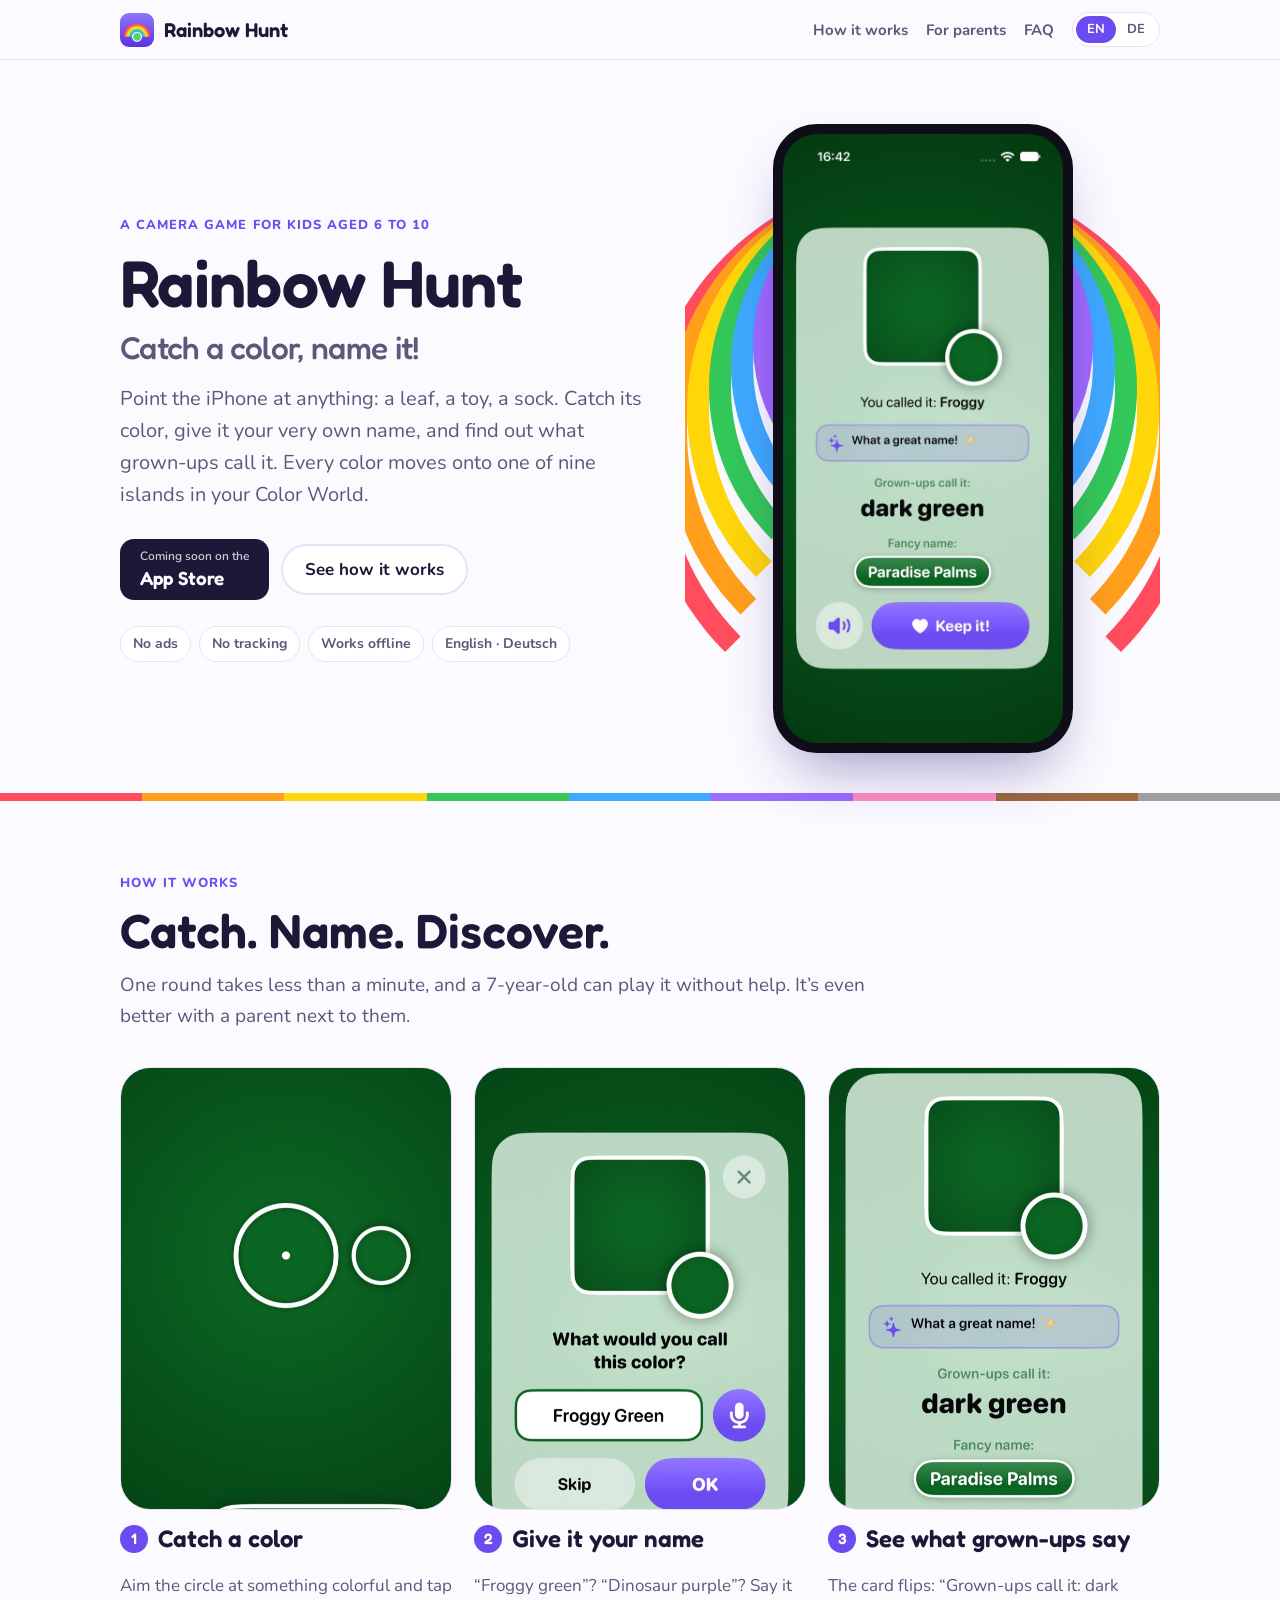
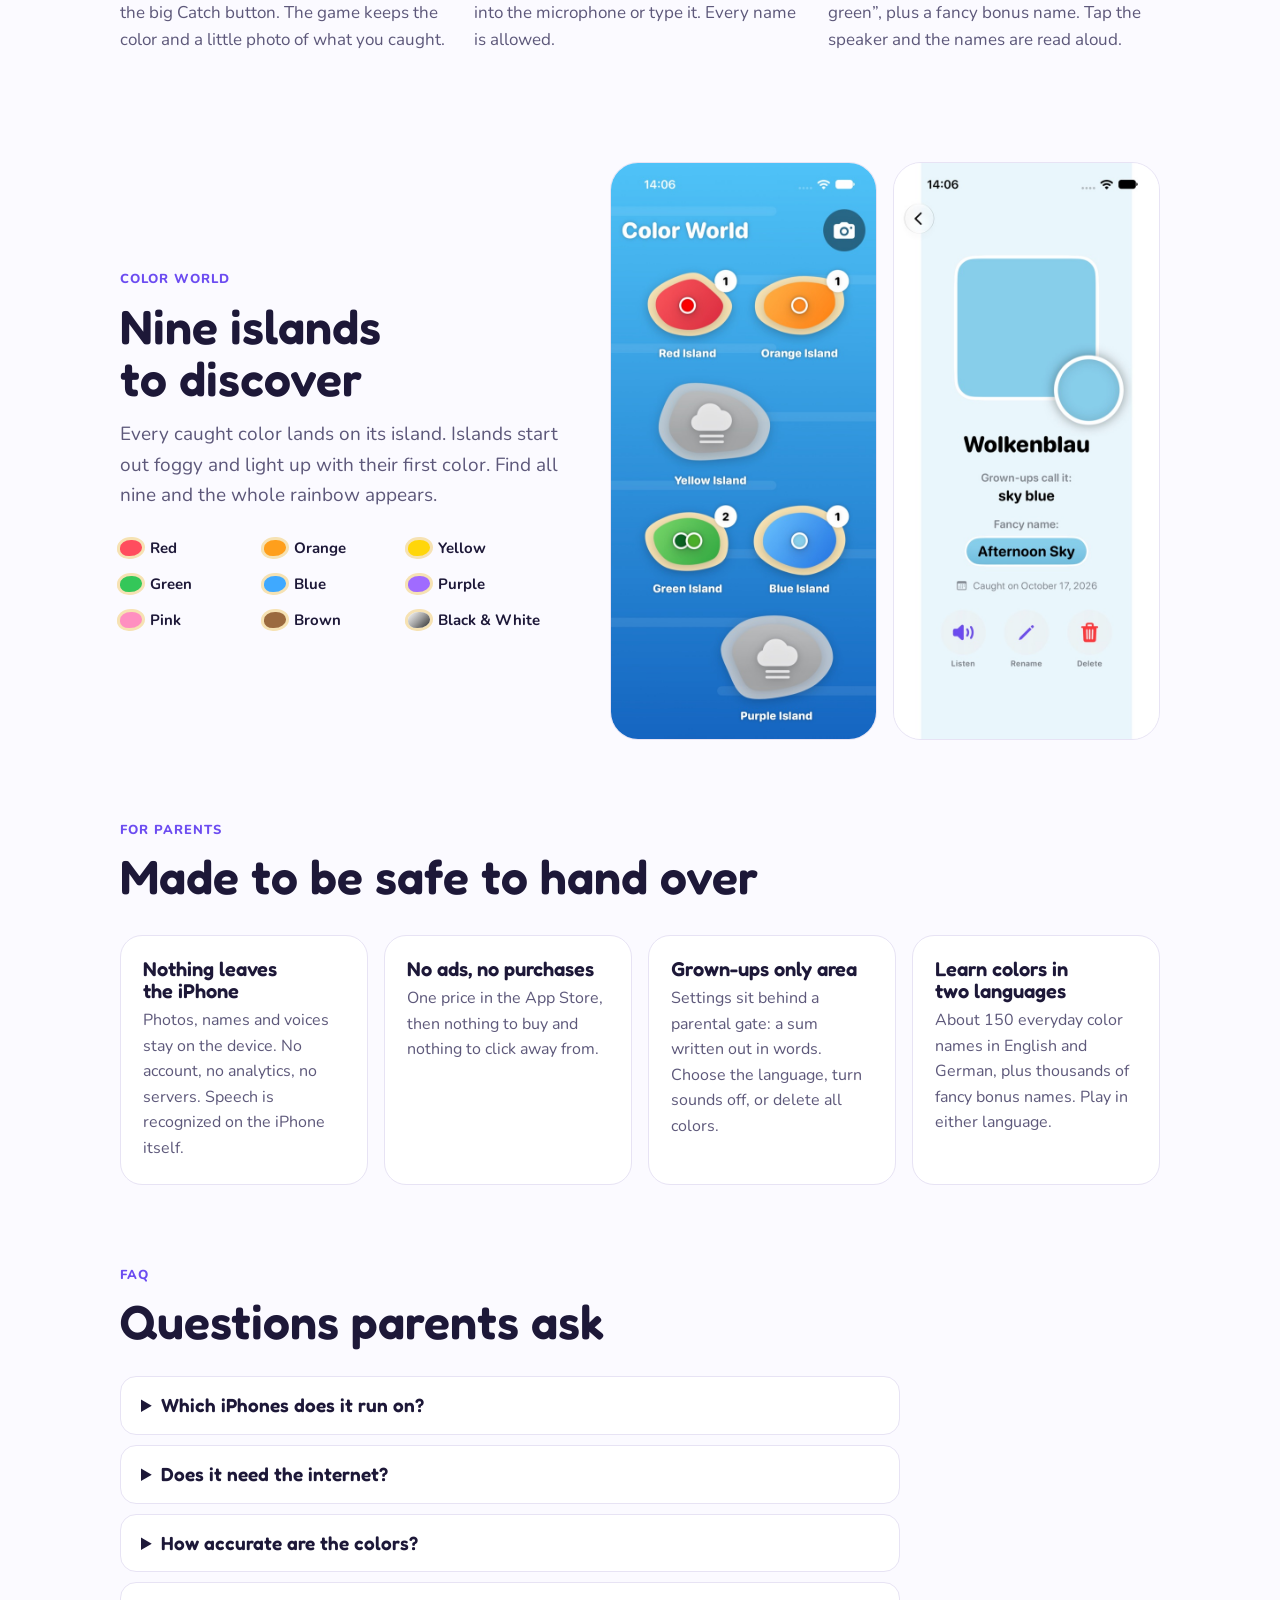
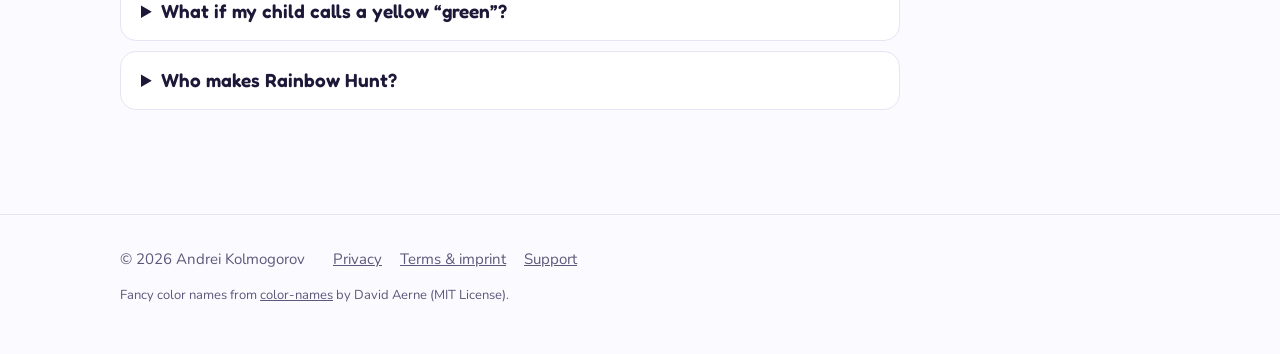
==== index.html @ c5ac338c "Rainbow Hunt website: landing, privacy, terms & imprint, support (en + de) Co-Authored-By: Claude Op" ====
<!doctype html>
<html lang="en">
<head>
<meta charset="utf-8">
<meta name="viewport" content="width=device-width,initial-scale=1,viewport-fit=cover">
<title>Rainbow Hunt — Catch a color, name it!</title>
<meta name="title-en" content="Rainbow Hunt — Catch a color, name it!">
<meta name="title-de" content="Regenbogenjagd — Fang Farben, gib Namen!">
<meta name="description" content="A camera game for kids aged 6 to 10: catch colors in the real world, give them your own names, and discover what grown-ups call them. No ads, no tracking, works offline.">
<meta property="og:title" content="Rainbow Hunt — Catch a color, name it!">
<meta property="og:description" content="A camera game for kids: catch colors, name them, and fill nine islands in your own Color World.">
<meta property="og:image" content="https://rainbowhunt.app/assets/icon-512.png">
<meta property="og:url" content="https://rainbowhunt.app/">
<link rel="icon" href="assets/icon-180.png">
<link rel="apple-touch-icon" href="assets/icon-180.png">
<link rel="preconnect" href="https://fonts.googleapis.com">
<link rel="preconnect" href="https://fonts.gstatic.com" crossorigin>
<link rel="stylesheet" href="https://fonts.googleapis.com/css2?family=Fredoka:wght@500;600;700&family=Nunito:wght@400;600;700;800&display=swap">
<link rel="stylesheet" href="assets/site.css">
<script src="assets/lang.js"></script>
<style>
  /* Hero: headline on the left, the reveal screen inside rainbow arcs on the right. */
  .hero .wrap { display: grid; grid-template-columns: minmax(0, 1.05fr) minmax(0, .95fr); gap: 40px; align-items: center;
    padding-block: 64px 40px; }
  .kicker { font-weight: 800; letter-spacing: .08em; text-transform: uppercase; font-size: 13px; color: var(--accent); }
  .hero h1 { font-size: clamp(40px, 5.6vw, 66px); margin: 12px 0 18px; letter-spacing: -.01em; }
  .hero h1 span { display: block; }
  .hero h1 .tag { font-size: .48em; color: var(--muted); font-weight: 500; margin-top: 10px; }
  .hero p.sub { font-size: 20px; color: var(--muted); max-width: 34em; margin: 0 0 28px; }
  .ctas { display: flex; flex-wrap: wrap; gap: 12px; align-items: center; }
  .badges { display: flex; flex-wrap: wrap; gap: 8px; margin-top: 26px; }
  .badge { font-size: 14px; font-weight: 700; padding: 6px 12px; border-radius: 999px; background: var(--surface);
    border: 1px solid var(--line); color: var(--muted); }

  .stage { position: relative; display: grid; place-items: center; min-height: 520px; }
  .arcs { position: absolute; inset: 0; display: grid; place-items: center; overflow: hidden; }
  .arcs i { position: absolute; border-radius: 50%; border-style: solid; border-color: transparent;
    width: var(--d); height: var(--d); border-width: 22px; border-top-color: var(--c); border-left-color: var(--c);
    border-right-color: var(--c); transform: rotate(0deg); top: 8%; }
  .phone { position: relative; width: min(300px, 72%); border-radius: 44px; padding: 10px; background: #0f0d18;
    box-shadow: 0 30px 60px -20px rgb(40 20 120 / .45); }
  .phone img { border-radius: 34px; width: 100%; aspect-ratio: 1206 / 2622; object-fit: cover; }

  section.block { padding-block: 72px 8px; }
  .eyebrow { font-weight: 800; letter-spacing: .08em; text-transform: uppercase; font-size: 13px; color: var(--accent); }
  .block h2 { font-size: clamp(32px, 4.6vw, 48px); margin: 10px 0 14px; }
  .block p.intro { font-size: 19px; color: var(--muted); max-width: 40em; margin: 0; }

  .steps { display: grid; grid-template-columns: repeat(3, minmax(0, 1fr)); gap: 22px; margin-top: 36px; }
  .step { display: grid; gap: 16px; align-content: start; }
  .step .shot { border-radius: 30px; overflow: hidden; border: 1px solid var(--line); background: var(--surface);
    aspect-ratio: 3 / 4; }
  .step .shot img { width: 100%; height: 100%; object-fit: cover; object-position: center 38%; }
  .step h3 { font-size: 24px; display: flex; align-items: baseline; gap: 10px; }
  .step h3 .n { font-size: 15px; color: var(--accent-ink); background: var(--accent); width: 28px; height: 28px;
    border-radius: 50%; display: inline-grid; place-items: center; flex: none; transform: translateY(-3px); }
  .step p { margin: 0; color: var(--muted); }

  .world { display: grid; grid-template-columns: minmax(0, .9fr) minmax(0, 1.1fr); gap: 40px; align-items: center; margin-top: 28px; }
  .islands { display: grid; grid-template-columns: repeat(3, minmax(0, 1fr)); gap: 12px; margin-top: 26px; max-width: 420px; }
  .islands span { display: flex; align-items: center; gap: 8px; font-weight: 700; font-size: 15px; }
  .islands i { width: 22px; height: 16px; border-radius: 50% 45% 55% 40%; background: var(--c); flex: none;
    box-shadow: 0 0 0 3px #f6e2b3; }
  .duo { display: grid; grid-template-columns: 1fr 1fr; gap: 16px; }
  .duo img { border-radius: 28px; border: 1px solid var(--line); }

  .parents { display: grid; grid-template-columns: repeat(auto-fit, minmax(230px, 1fr)); gap: 16px; margin-top: 32px; }
  .card { background: var(--surface); border: 1px solid var(--line); border-radius: var(--radius); padding: 22px; }
  .card h3 { font-size: 20px; margin-bottom: 6px; }
  .card p { margin: 0; color: var(--muted); font-size: 16px; }

  .faq { margin-top: 28px; display: grid; gap: 10px; max-width: 780px; }
  .faq details { background: var(--surface); border: 1px solid var(--line); border-radius: 16px; padding: 16px 20px; }
  .faq summary { cursor: pointer; font: 600 19px/1.3 var(--display); }
  .faq p { margin: 10px 0 0; color: var(--muted); }

  @media (max-width: 860px) {
    .hero .wrap, .world { grid-template-columns: 1fr; }
    .stage { min-height: 440px; }
    .steps { grid-template-columns: 1fr; }
    .step .shot { aspect-ratio: 4 / 3; }
  }
</style>
</head>
<body>

<header class="top">
  <div class="wrap">
    <a class="brand" href="./"><img src="assets/icon-180.png" alt=""><span data-lang="en">Rainbow Hunt</span><span data-lang="de">Regenbogenjagd</span></a>
    <nav>
      <a class="hide-sm" href="#how"><span data-lang="en">How it works</span><span data-lang="de">So geht’s</span></a>
      <a class="hide-sm" href="#parents"><span data-lang="en">For parents</span><span data-lang="de">Für Eltern</span></a>
      <a class="hide-sm" href="#faq">FAQ</a>
      <span class="langs" role="group" aria-label="Language / Sprache">
        <button type="button" data-set-lang="en">EN</button><button type="button" data-set-lang="de">DE</button>
      </span>
    </nav>
  </div>
</header>

<main>
  <section class="hero">
    <div class="wrap">
      <div>
        <div class="kicker"><span data-lang="en">A camera game for kids aged 6 to 10</span><span data-lang="de">Ein Kamera-Spiel für Kinder von 6 bis 10</span></div>
        <h1>
          <span data-lang="en">Rainbow Hunt</span><span data-lang="de">Regenbogenjagd</span>
          <span class="tag" data-lang="en">Catch a color, name it!</span><span class="tag" data-lang="de">Fang Farben, gib Namen!</span>
        </h1>
        <p class="sub" data-lang="en">Point the iPhone at anything: a leaf, a toy, a sock. Catch its color, give it your very own name, and find out what grown-ups call it. Every color moves onto one of nine islands in your Color World.</p>
        <p class="sub" data-lang="de">Richte das iPhone auf irgendetwas: ein Blatt, ein Spielzeug, eine Socke. Fang die Farbe ein, gib ihr deinen eigenen Namen und finde heraus, wie Erwachsene sie nennen. Jede Farbe zieht auf eine von neun Inseln in deiner Farbwelt.</p>
        <div class="ctas">
          <span class="soon"><small data-lang="en">Coming soon on the</small><small data-lang="de">Bald im</small><b>App Store</b></span>
          <a class="btn btn-ghost" href="#how"><span data-lang="en">See how it works</span><span data-lang="de">So funktioniert’s</span></a>
        </div>
        <div class="badges">
          <span class="badge"><span data-lang="en">No ads</span><span data-lang="de">Keine Werbung</span></span>
          <span class="badge"><span data-lang="en">No tracking</span><span data-lang="de">Kein Tracking</span></span>
          <span class="badge"><span data-lang="en">Works offline</span><span data-lang="de">Funktioniert offline</span></span>
          <span class="badge">English · Deutsch</span>
        </div>
      </div>
      <div class="stage" aria-hidden="true">
        <div class="arcs">
          <i style="--d: 560px; --c: var(--red)"></i>
          <i style="--d: 516px; --c: var(--orange)"></i>
          <i style="--d: 472px; --c: var(--yellow)"></i>
          <i style="--d: 428px; --c: var(--green)"></i>
          <i style="--d: 384px; --c: var(--blue)"></i>
          <i style="--d: 340px; --c: var(--purple)"></i>
        </div>
        <div class="phone">
          <img data-lang="en" src="assets/screens/reveal-en.jpg" alt="">
          <img data-lang="de" src="assets/screens/reveal-de.jpg" alt="">
        </div>
      </div>
    </div>
  </section>

  <div class="bands" aria-hidden="true"><i></i><i></i><i></i><i></i><i></i><i></i><i></i><i></i><i></i></div>

  <section class="block" id="how">
    <div class="wrap">
      <div class="eyebrow"><span data-lang="en">How it works</span><span data-lang="de">So geht’s</span></div>
      <h2><span data-lang="en">Catch. Name. Discover.</span><span data-lang="de">Fangen. Benennen. Entdecken.</span></h2>
      <p class="intro" data-lang="en">One round takes less than a minute, and a 7-year-old can play it without help. It’s even better with a parent next to them.</p>
      <p class="intro" data-lang="de">Eine Runde dauert weniger als eine Minute, und ein 7-jähriges Kind schafft sie allein. Mit Mama oder Papa daneben macht es noch mehr Spaß.</p>
      <div class="steps">
        <article class="step">
          <div class="shot"><img src="assets/screens/catch.jpg" alt="" loading="lazy" style="object-position: center 62%"></div>
          <h3><span class="n">1</span><span data-lang="en">Catch a color</span><span data-lang="de">Farbe fangen</span></h3>
          <p data-lang="en">Aim the circle at something colorful and tap the big Catch button. The game keeps the color and a little photo of what you caught.</p>
          <p data-lang="de">Ziel mit dem Kreis auf etwas Buntes und tipp auf den großen Fangen-Knopf. Das Spiel merkt sich die Farbe und ein kleines Foto davon.</p>
        </article>
        <article class="step">
          <div class="shot">
            <img data-lang="en" src="assets/screens/naming-en.jpg" alt="" loading="lazy">
            <img data-lang="de" src="assets/screens/naming-de.jpg" alt="" loading="lazy">
          </div>
          <h3><span class="n">2</span><span data-lang="en">Give it your name</span><span data-lang="de">Einen Namen geben</span></h3>
          <p data-lang="en">“Froggy green”? “Dinosaur purple”? Say it into the microphone or type it. Every name is allowed.</p>
          <p data-lang="de">„Froschgrün“? „Dino-Lila“? Sag den Namen ins Mikrofon oder tipp ihn ein. Jeder Name ist erlaubt.</p>
        </article>
        <article class="step">
          <div class="shot">
            <img data-lang="en" src="assets/screens/reveal-en.jpg" alt="" loading="lazy">
            <img data-lang="de" src="assets/screens/reveal-de.jpg" alt="" loading="lazy">
          </div>
          <h3><span class="n">3</span><span data-lang="en">See what grown-ups say</span><span data-lang="de">Hören, was Erwachsene sagen</span></h3>
          <p data-lang="en">The card flips: “Grown-ups call it: dark green”, plus a fancy bonus name. Tap the speaker and the names are read aloud.</p>
          <p data-lang="de">Die Karte dreht sich: „Erwachsene sagen dazu: Dunkelgrün“, dazu ein schicker Bonus-Name. Tipp auf den Lautsprecher, und die Namen werden vorgelesen.</p>
        </article>
      </div>
    </div>
  </section>

  <section class="block" id="world">
    <div class="wrap world">
      <div>
        <div class="eyebrow"><span data-lang="en">Color World</span><span data-lang="de">Farbwelt</span></div>
        <h2><span data-lang="en">Nine islands to discover</span><span data-lang="de">Neun Inseln zum Entdecken</span></h2>
        <p class="intro" data-lang="en">Every caught color lands on its island. Islands start out foggy and light up with their first color. Find all nine and the whole rainbow appears.</p>
        <p class="intro" data-lang="de">Jede gefangene Farbe landet auf ihrer Insel. Die Inseln sind erst neblig und leuchten mit ihrer ersten Farbe auf. Wer alle neun findet, bekommt den ganzen Regenbogen.</p>
        <div class="islands">
          <span><i style="--c: var(--red)"></i><span data-lang="en">Red</span><span data-lang="de">Rot</span></span>
          <span><i style="--c: var(--orange)"></i>Orange</span>
          <span><i style="--c: var(--yellow)"></i><span data-lang="en">Yellow</span><span data-lang="de">Gelb</span></span>
          <span><i style="--c: var(--green)"></i><span data-lang="en">Green</span><span data-lang="de">Grün</span></span>
          <span><i style="--c: var(--blue)"></i><span data-lang="en">Blue</span><span data-lang="de">Blau</span></span>
          <span><i style="--c: var(--purple)"></i><span data-lang="en">Purple</span><span data-lang="de">Lila</span></span>
          <span><i style="--c: var(--pink)"></i><span data-lang="en">Pink</span><span data-lang="de">Rosa</span></span>
          <span><i style="--c: var(--brown)"></i><span data-lang="en">Brown</span><span data-lang="de">Braun</span></span>
          <span><i style="--c: linear-gradient(135deg, #fff, #9e9e9e, #2b2b2b)"></i><span data-lang="en">Black &amp; White</span><span data-lang="de">Schwarz-Weiß</span></span>
        </div>
      </div>
      <div class="duo">
        <img src="assets/screens/map.jpg" alt="" loading="lazy">
        <img src="assets/screens/detail.jpg" alt="" loading="lazy">
      </div>
    </div>
  </section>

  <section class="block" id="parents">
    <div class="wrap">
      <div class="eyebrow"><span data-lang="en">For parents</span><span data-lang="de">Für Eltern</span></div>
      <h2><span data-lang="en">Made to be safe to hand over</span><span data-lang="de">Gemacht, um es ruhig aus der Hand zu geben</span></h2>
      <div class="parents">
        <div class="card">
          <h3><span data-lang="en">Nothing leaves the iPhone</span><span data-lang="de">Nichts verlässt das iPhone</span></h3>
          <p data-lang="en">Photos, names and voices stay on the device. No account, no analytics, no servers. Speech is recognized on the iPhone itself.</p>
          <p data-lang="de">Fotos, Namen und Stimmen bleiben auf dem Gerät. Kein Konto, keine Analyse, keine Server. Die Spracherkennung läuft direkt auf dem iPhone.</p>
        </div>
        <div class="card">
          <h3><span data-lang="en">No ads, no purchases</span><span data-lang="de">Keine Werbung, keine Käufe</span></h3>
          <p data-lang="en">One price in the App Store, then nothing to buy and nothing to click away from.</p>
          <p data-lang="de">Ein Preis im App Store, danach gibt es nichts mehr zu kaufen und nichts, was wegklickt.</p>
        </div>
        <div class="card">
          <h3><span data-lang="en">Grown-ups only area</span><span data-lang="de">Bereich nur für Erwachsene</span></h3>
          <p data-lang="en">Settings sit behind a parental gate: a sum written out in words. Choose the language, turn sounds off, or delete all colors.</p>
          <p data-lang="de">Die Einstellungen liegen hinter einer Eltern-Sperre: einer Rechenaufgabe in Worten. Dort wählst du die Sprache, schaltest Töne aus oder löschst alle Farben.</p>
        </div>
        <div class="card">
          <h3><span data-lang="en">Learn colors in two languages</span><span data-lang="de">Farben in zwei Sprachen</span></h3>
          <p data-lang="en">About 150 everyday color names in English and German, plus thousands of fancy bonus names. Play in either language.</p>
          <p data-lang="de">Rund 150 alltägliche Farbnamen auf Deutsch und Englisch, dazu Tausende schicke Bonus-Namen. Gespielt wird in beiden Sprachen.</p>
        </div>
      </div>
    </div>
  </section>

  <section class="block" id="faq">
    <div class="wrap">
      <div class="eyebrow">FAQ</div>
      <h2><span data-lang="en">Questions parents ask</span><span data-lang="de">Was Eltern fragen</span></h2>
      <div class="faq">
        <details>
          <summary><span data-lang="en">Which iPhones does it run on?</span><span data-lang="de">Auf welchen iPhones läuft es?</span></summary>
          <p data-lang="en">iPhones with iOS 18 or later. Saying names into the microphone usually works right away in the iPhone’s own language. For the other language, iOS 26 or later downloads Apple’s speech model once.</p>
          <p data-lang="de">Auf iPhones mit iOS 18 oder neuer. Namen ins Mikrofon sagen klappt meist sofort in der Sprache des iPhones. Für die andere Sprache lädt iOS 26 oder neuer einmalig Apples Sprachmodell.</p>
        </details>
        <details>
          <summary><span data-lang="en">Does it need the internet?</span><span data-lang="de">Braucht es Internet?</span></summary>
          <p data-lang="en">No. The whole game works offline, in the car, the park or on holiday. The only download ever is Apple’s speech model described above.</p>
          <p data-lang="de">Nein. Das ganze Spiel funktioniert offline, im Auto, im Park oder im Urlaub. Der einzige Download überhaupt ist das oben beschriebene Sprachmodell von Apple.</p>
        </details>
        <details>
          <summary><span data-lang="en">How accurate are the colors?</span><span data-lang="de">Wie genau sind die Farben?</span></summary>
          <p data-lang="en">In daylight or a well-lit room, very good. Warm lamps make everything a bit more orange, just as they do for our eyes. When it’s too dark, the game says so and offers the torch.</p>
          <p data-lang="de">Bei Tageslicht oder in einem hellen Raum sehr gut. Warmes Lampenlicht macht alles etwas oranger, genau wie für unsere Augen. Ist es zu dunkel, sagt das Spiel Bescheid und bietet die Taschenlampe an.</p>
        </details>
        <details>
          <summary><span data-lang="en">What if my child calls a yellow “green”?</span><span data-lang="de">Was, wenn mein Kind Gelb „Grün“ nennt?</span></summary>
          <p data-lang="en">The name is kept, because it’s their color. The reveal gently says that this color lives on Yellow Island, so they learn something along the way.</p>
          <p data-lang="de">Der Name bleibt, denn es ist ihre Farbe. Die Auflösung sagt freundlich, dass diese Farbe auf der Gelben Insel wohnt, und so lernt das Kind nebenbei dazu.</p>
        </details>
        <details>
          <summary><span data-lang="en">Who makes Rainbow Hunt?</span><span data-lang="de">Wer macht Regenbogenjagd?</span></summary>
          <p data-lang="en">Andrei Kolmogorov, an independent developer in Austria. It started as a game to play with the family at home.</p>
          <p data-lang="de">Andrei Kolmogorov, ein unabhängiger Entwickler aus Österreich. Es begann als Spiel für die eigene Familie.</p>
        </details>
      </div>
    </div>
  </section>
</main>

<footer>
  <div class="wrap">
    <span>© 2026 Andrei Kolmogorov</span>
    <nav>
      <a href="privacy.html"><span data-lang="en">Privacy</span><span data-lang="de">Datenschutz</span></a>
      <a href="terms.html"><span data-lang="en">Terms &amp; imprint</span><span data-lang="de">Nutzungsbedingungen &amp; Impressum</span></a>
      <a href="support.html">Support</a>
    </nav>
    <span class="credit" data-lang="en">Fancy color names from <a href="https://github.com/meodai/color-names">color-names</a> by David Aerne (MIT License).</span>
    <span class="credit" data-lang="de">Schicke Farbnamen aus <a href="https://github.com/meodai/color-names">color-names</a> von David Aerne (MIT-Lizenz).</span>
  </div>
</footer>
</body>
</html>
---- assets/site.css ----
/* Rainbow Hunt — shared styles.
   Layout: a white page with the app's purple as the one accent, rainbow bands used
   sparingly (hero arcs, the island strip, dividers). Rounded type, like the app. */
:root {
  --bg: #fbfaff;
  --surface: #ffffff;
  --ink: #1d1838;
  --muted: #5d587a;
  --line: #e7e3f4;
  --accent: #6c4cf1;
  --accent-ink: #ffffff;
  --accent-soft: #efeaff;
  --red: #ff4d5e; --orange: #ff9f1c; --yellow: #ffd60a; --green: #34c759;
  --blue: #3fa9ff; --purple: #a06bff; --pink: #ff8fc0; --brown: #9b6a3f; --gray: #9e9e9e;
  --display: "Fredoka", "SF Pro Rounded", ui-rounded, "Arial Rounded MT Bold", system-ui, sans-serif;
  --body: "Nunito", "SF Pro Rounded", ui-rounded, system-ui, -apple-system, "Segoe UI", sans-serif;
  --radius: 22px;
}
@media (prefers-color-scheme: dark) {
  :root:not([data-theme="light"]) {
    --bg: #14111f; --surface: #1d1930; --ink: #f1eefc; --muted: #aaa4c6; --line: #2f2a47;
    --accent: #9d86ff; --accent-ink: #14111f; --accent-soft: #29224a; color-scheme: dark;
  }
}
:root[data-theme="dark"] {
  --bg: #14111f; --surface: #1d1930; --ink: #f1eefc; --muted: #aaa4c6; --line: #2f2a47;
  --accent: #9d86ff; --accent-ink: #14111f; --accent-soft: #29224a; color-scheme: dark;
}

/* Language switch: show one language. Before the script runs, English shows. */
:root[data-ui="en"] [data-lang="de"],
:root[data-ui="de"] [data-lang="en"],
:root:not([data-ui]) [data-lang="de"] { display: none !important; }

* { box-sizing: border-box; }
html { scroll-behavior: smooth; }
@media (prefers-reduced-motion: reduce) { html { scroll-behavior: auto; } }
body {
  margin: 0; background: var(--bg); color: var(--ink);
  font: 17px/1.6 var(--body);
  -webkit-font-smoothing: antialiased;
}
img { max-width: 100%; display: block; }
a { color: var(--accent); }
a:focus-visible, button:focus-visible { outline: 3px solid var(--accent); outline-offset: 3px; border-radius: 6px; }
h1, h2, h3 { font-family: var(--display); font-weight: 600; line-height: 1.1; text-wrap: balance; margin: 0; }
.wrap {
  max-width: 1080px; margin: 0 auto;
  padding-left: max(20px, env(safe-area-inset-left, 0px));
  padding-right: max(20px, env(safe-area-inset-right, 0px));
}

/* Top bar */
.top { position: sticky; top: 0; z-index: 10; background: color-mix(in srgb, var(--bg) 88%, transparent);
  backdrop-filter: blur(12px); -webkit-backdrop-filter: blur(12px); border-bottom: 1px solid var(--line); }
.top .wrap { display: flex; align-items: center; gap: 16px; padding-block: 12px; }
.brand { display: flex; align-items: center; gap: 10px; color: var(--ink); text-decoration: none;
  font: 600 20px/1 var(--display); }
.brand img { width: 34px; height: 34px; border-radius: 9px; }
.top nav { margin-left: auto; display: flex; align-items: center; gap: 18px; }
.top nav a { color: var(--muted); text-decoration: none; font-weight: 700; font-size: 15px; }
.top nav a:hover { color: var(--ink); }
.langs { display: inline-flex; border: 1px solid var(--line); border-radius: 999px; padding: 3px; background: var(--surface); }
.langs button { font: 700 13px/1 var(--body); border: 0; background: none; color: var(--muted);
  padding: 7px 11px; border-radius: 999px; cursor: pointer; }
.langs button[aria-pressed="true"] { background: var(--accent); color: var(--accent-ink); }
@media (max-width: 680px) { .top nav a.hide-sm { display: none; } }

/* Buttons */
.btn { display: inline-flex; align-items: center; gap: 10px; font: 700 17px/1 var(--body);
  padding: 15px 22px; border-radius: 999px; text-decoration: none; border: 2px solid transparent; }
.btn-primary { background: var(--accent); color: var(--accent-ink); }
.btn-ghost { border-color: var(--line); color: var(--ink); background: var(--surface); }
.soon { display: inline-flex; flex-direction: column; gap: 2px; padding: 11px 20px; border-radius: 14px;
  background: var(--ink); color: var(--bg); line-height: 1.15; }
.soon small { font-size: 12px; opacity: .8; font-weight: 600; }
.soon b { font: 600 19px var(--display); }

/* Footer */
footer { border-top: 1px solid var(--line); margin-top: 96px; }
footer .wrap { padding-block: 32px 48px; display: flex; flex-wrap: wrap; gap: 14px 28px; align-items: center;
  color: var(--muted); font-size: 15px; }
footer nav { display: flex; flex-wrap: wrap; gap: 18px; }
footer a { color: var(--muted); }
footer .credit { flex-basis: 100%; font-size: 13px; }

.bands { height: 8px; display: flex; }
.bands i { flex: 1; }
.bands i:nth-child(1) { background: var(--red); } .bands i:nth-child(2) { background: var(--orange); }
.bands i:nth-child(3) { background: var(--yellow); } .bands i:nth-child(4) { background: var(--green); }
.bands i:nth-child(5) { background: var(--blue); } .bands i:nth-child(6) { background: var(--purple); }
.bands i:nth-child(7) { background: var(--pink); } .bands i:nth-child(8) { background: var(--brown); }
.bands i:nth-child(9) { background: var(--gray); }

/* Document pages (privacy, terms, support) */
.doc { max-width: 760px; margin: 0 auto; padding-block: 56px 0;
  padding-left: max(20px, env(safe-area-inset-left, 0px)); padding-right: max(20px, env(safe-area-inset-right, 0px)); }
.doc .eyebrow { font-weight: 800; font-size: 13px; letter-spacing: .08em; text-transform: uppercase; color: var(--accent); }
.doc h1 { font-size: clamp(34px, 6vw, 52px); margin: 10px 0 16px; }
.doc .lead { font-size: 20px; color: var(--muted); margin: 0 0 28px; }
.doc h2 { font-size: 26px; margin: 44px 0 12px; }
.doc h3 { font-size: 19px; margin: 26px 0 6px; }
.doc p, .doc li { color: var(--ink); }
.doc ul { padding-left: 22px; }
.doc li { margin: 6px 0; }
.facts { display: grid; grid-template-columns: repeat(auto-fit, minmax(160px, 1fr)); gap: 12px; margin: 8px 0 12px; }
.fact { background: var(--surface); border: 1px solid var(--line); border-radius: 16px; padding: 14px 16px; }
.fact b { display: block; font: 600 26px/1.1 var(--display); color: var(--accent); }
.fact span { font-size: 14px; color: var(--muted); }
.note { background: var(--accent-soft); border-radius: 14px; padding: 14px 18px; margin: 18px 0; }
.mail { font-weight: 800; user-select: all; }
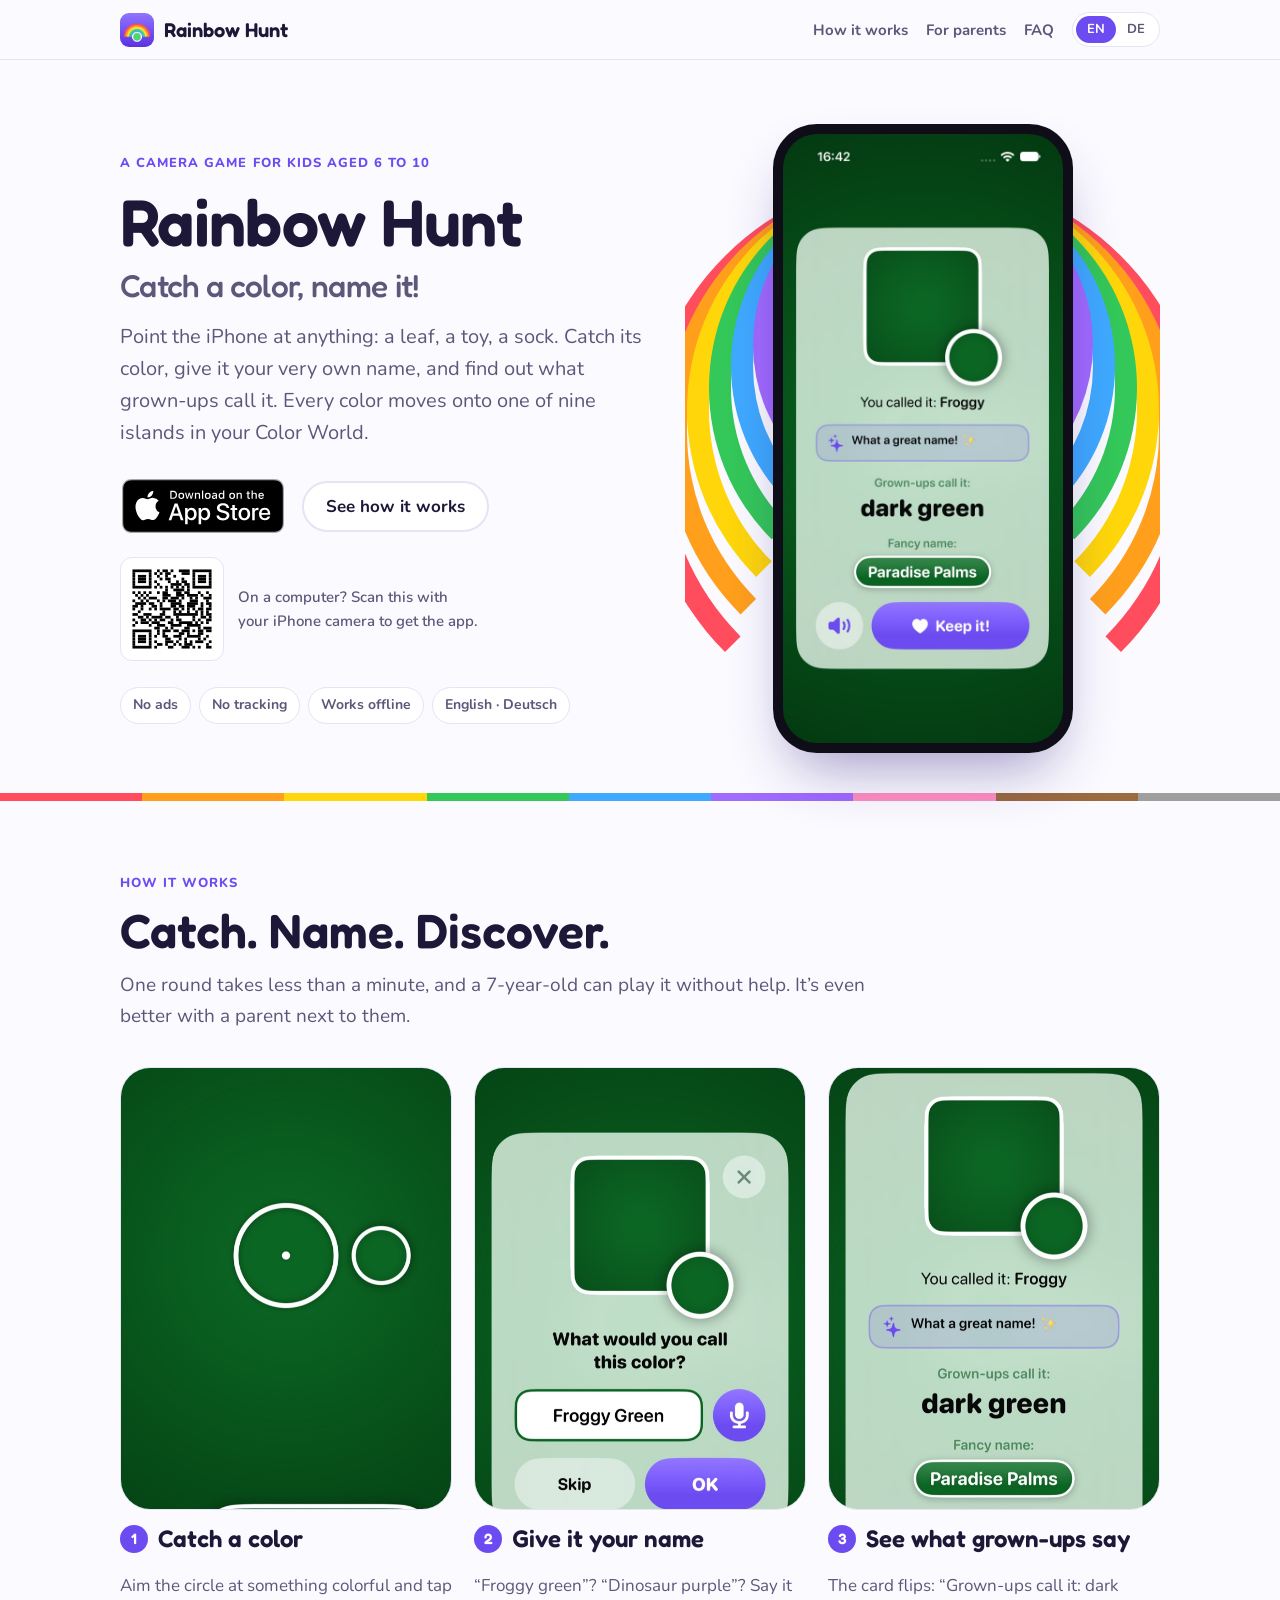
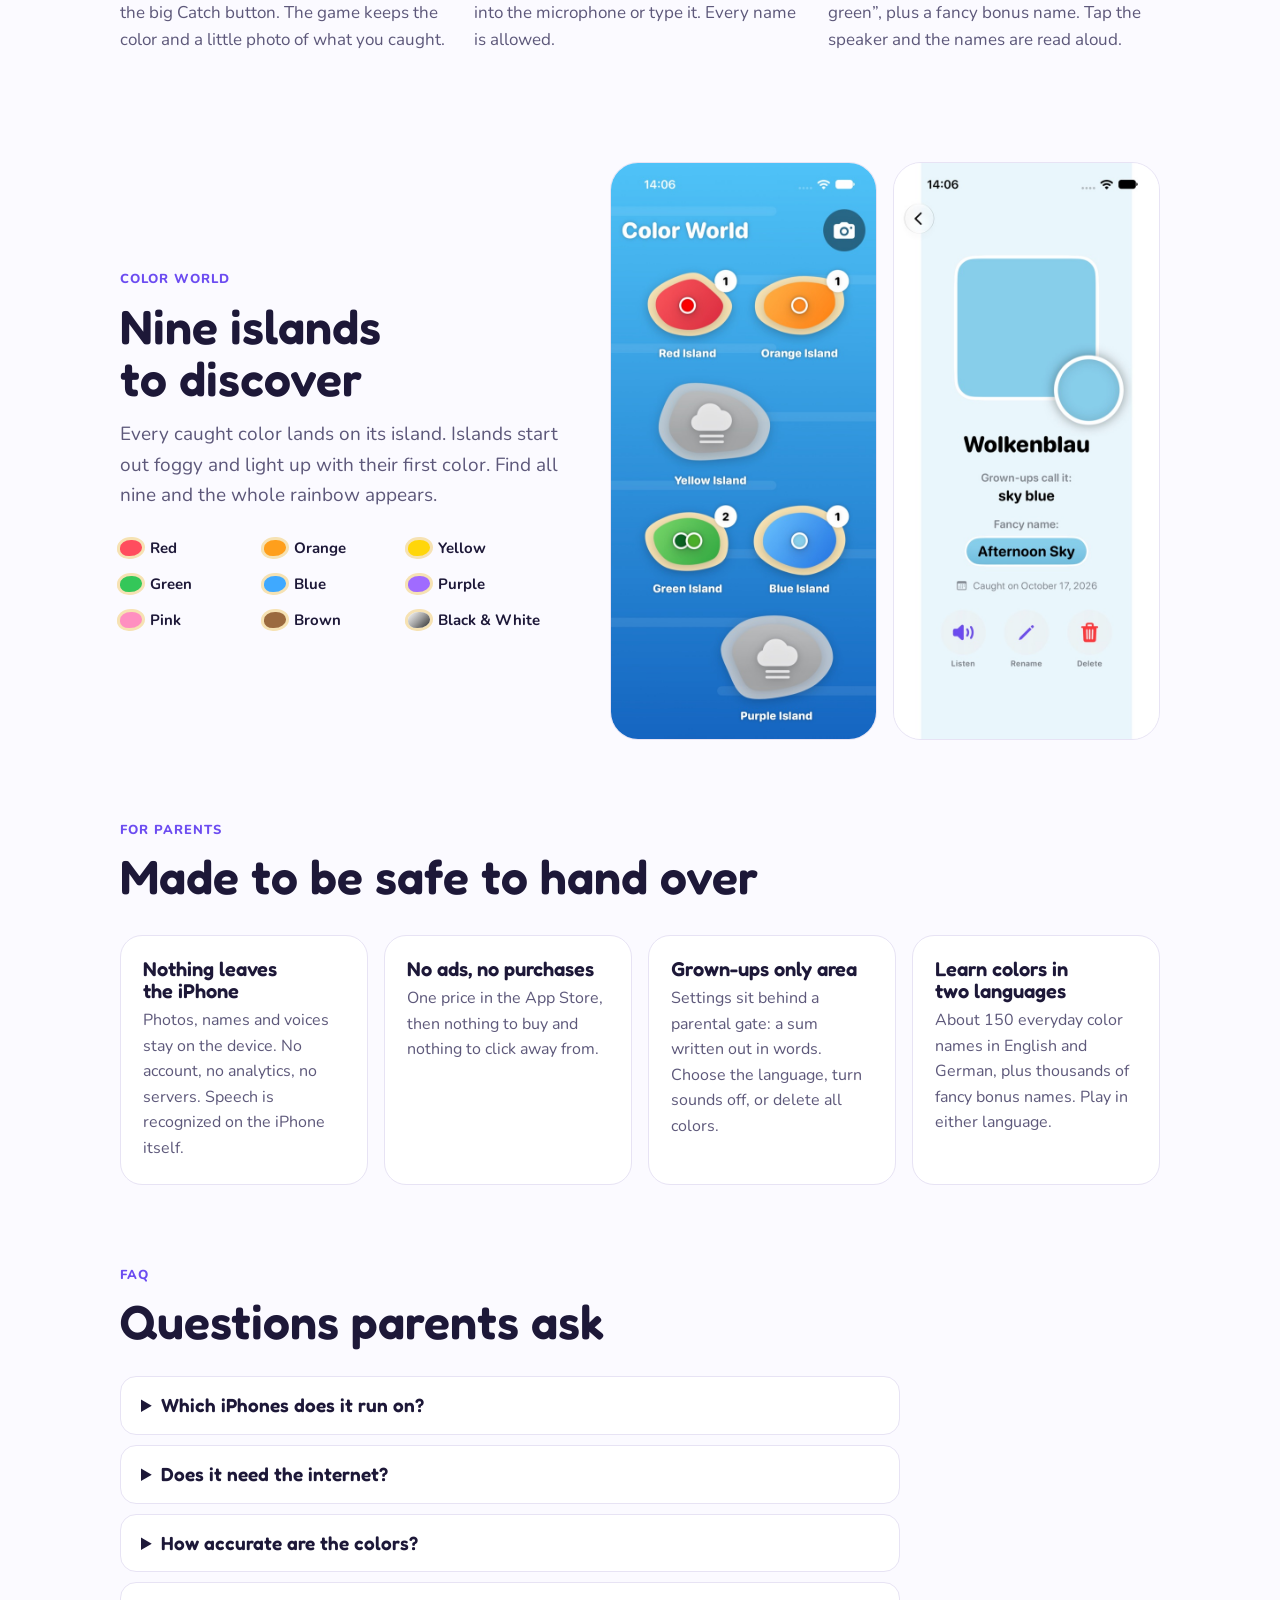
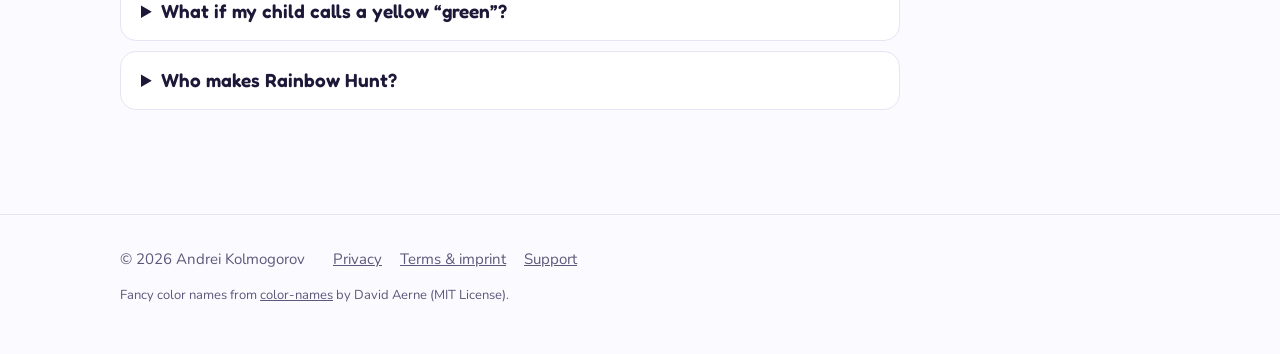
==== commit 4a742ac1: "App Store badge, QR code and Smart App Banner Rainbow Hunt 1.0 is live: "Coming soon" becomes Apple'" ====
--- a/index.html
+++ b/index.html
@@ -11,6 +11,7 @@
 <meta property="og:description" content="A camera game for kids: catch colors, name them, and fill nine islands in your own Color World.">
 <meta property="og:image" content="https://rainbowhunt.app/assets/icon-512.png">
 <meta property="og:url" content="https://rainbowhunt.app/">
+<meta name="apple-itunes-app" content="app-id=6824181425">
 <link rel="icon" href="assets/icon-180.png">
 <link rel="apple-touch-icon" href="assets/icon-180.png">
 <link rel="preconnect" href="https://fonts.googleapis.com">
@@ -27,7 +28,14 @@
   .hero h1 span { display: block; }
   .hero h1 .tag { font-size: .48em; color: var(--muted); font-weight: 500; margin-top: 10px; }
   .hero p.sub { font-size: 20px; color: var(--muted); max-width: 34em; margin: 0 0 28px; }
-  .ctas { display: flex; flex-wrap: wrap; gap: 12px; align-items: center; }
+  .ctas { display: flex; flex-wrap: wrap; gap: 16px; align-items: center; }
+  /* Apple's official badge (assets/app-store-badge-*.svg), with the clear space Apple asks for. */
+  .store { display: inline-block; padding: 2px; border-radius: 12px; }
+  .store img { height: 54px; width: auto; }
+  /* The QR code is for parents reading on a computer; phones get the badge (and Safari's banner). */
+  .qr { display: flex; align-items: center; gap: 14px; margin: 22px 0 0; color: var(--muted); font-size: 15px; font-weight: 600; }
+  .qr img { width: 104px; height: 104px; padding: 6px; background: #fff; border-radius: 12px; border: 1px solid var(--line); }
+  @media (max-width: 860px), (pointer: coarse) { .qr { display: none; } }
   .badges { display: flex; flex-wrap: wrap; gap: 8px; margin-top: 26px; }
   .badge { font-size: 14px; font-weight: 700; padding: 6px 12px; border-radius: 999px; background: var(--surface);
     border: 1px solid var(--line); color: var(--muted); }
@@ -110,9 +118,16 @@
         <p class="sub" data-lang="en">Point the iPhone at anything: a leaf, a toy, a sock. Catch its color, give it your very own name, and find out what grown-ups call it. Every color moves onto one of nine islands in your Color World.</p>
         <p class="sub" data-lang="de">Richte das iPhone auf irgendetwas: ein Blatt, ein Spielzeug, eine Socke. Fang die Farbe ein, gib ihr deinen eigenen Namen und finde heraus, wie Erwachsene sie nennen. Jede Farbe zieht auf eine von neun Inseln in deiner Farbwelt.</p>
         <div class="ctas">
-          <span class="soon"><small data-lang="en">Coming soon on the</small><small data-lang="de">Bald im</small><b>App Store</b></span>
+          <a class="store" href="https://apps.apple.com/app/id6824181425">
+            <img data-lang="en" src="assets/app-store-badge-en.svg" width="162" height="54" alt="Download on the App Store">
+            <img data-lang="de" src="assets/app-store-badge-de.svg" width="162" height="54" alt="Laden im App Store">
+          </a>
           <a class="btn btn-ghost" href="#how"><span data-lang="en">See how it works</span><span data-lang="de">So funktioniert’s</span></a>
         </div>
+        <figure class="qr">
+          <img src="assets/app-store-qr.svg" alt="" width="104" height="104">
+          <figcaption><span data-lang="en">On a computer? Scan this with<br>your iPhone camera to get the app.</span><span data-lang="de">Am Computer? Scanne den Code mit<br>der iPhone-Kamera, um die App zu laden.</span></figcaption>
+        </figure>
         <div class="badges">
           <span class="badge"><span data-lang="en">No ads</span><span data-lang="de">Keine Werbung</span></span>
           <span class="badge"><span data-lang="en">No tracking</span><span data-lang="de">Kein Tracking</span></span>
--- a/assets/site.css
+++ b/assets/site.css
@@ -71,10 +71,6 @@
   padding: 15px 22px; border-radius: 999px; text-decoration: none; border: 2px solid transparent; }
 .btn-primary { background: var(--accent); color: var(--accent-ink); }
 .btn-ghost { border-color: var(--line); color: var(--ink); background: var(--surface); }
-.soon { display: inline-flex; flex-direction: column; gap: 2px; padding: 11px 20px; border-radius: 14px;
-  background: var(--ink); color: var(--bg); line-height: 1.15; }
-.soon small { font-size: 12px; opacity: .8; font-weight: 600; }
-.soon b { font: 600 19px var(--display); }
 
 /* Footer */
 footer { border-top: 1px solid var(--line); margin-top: 96px; }
